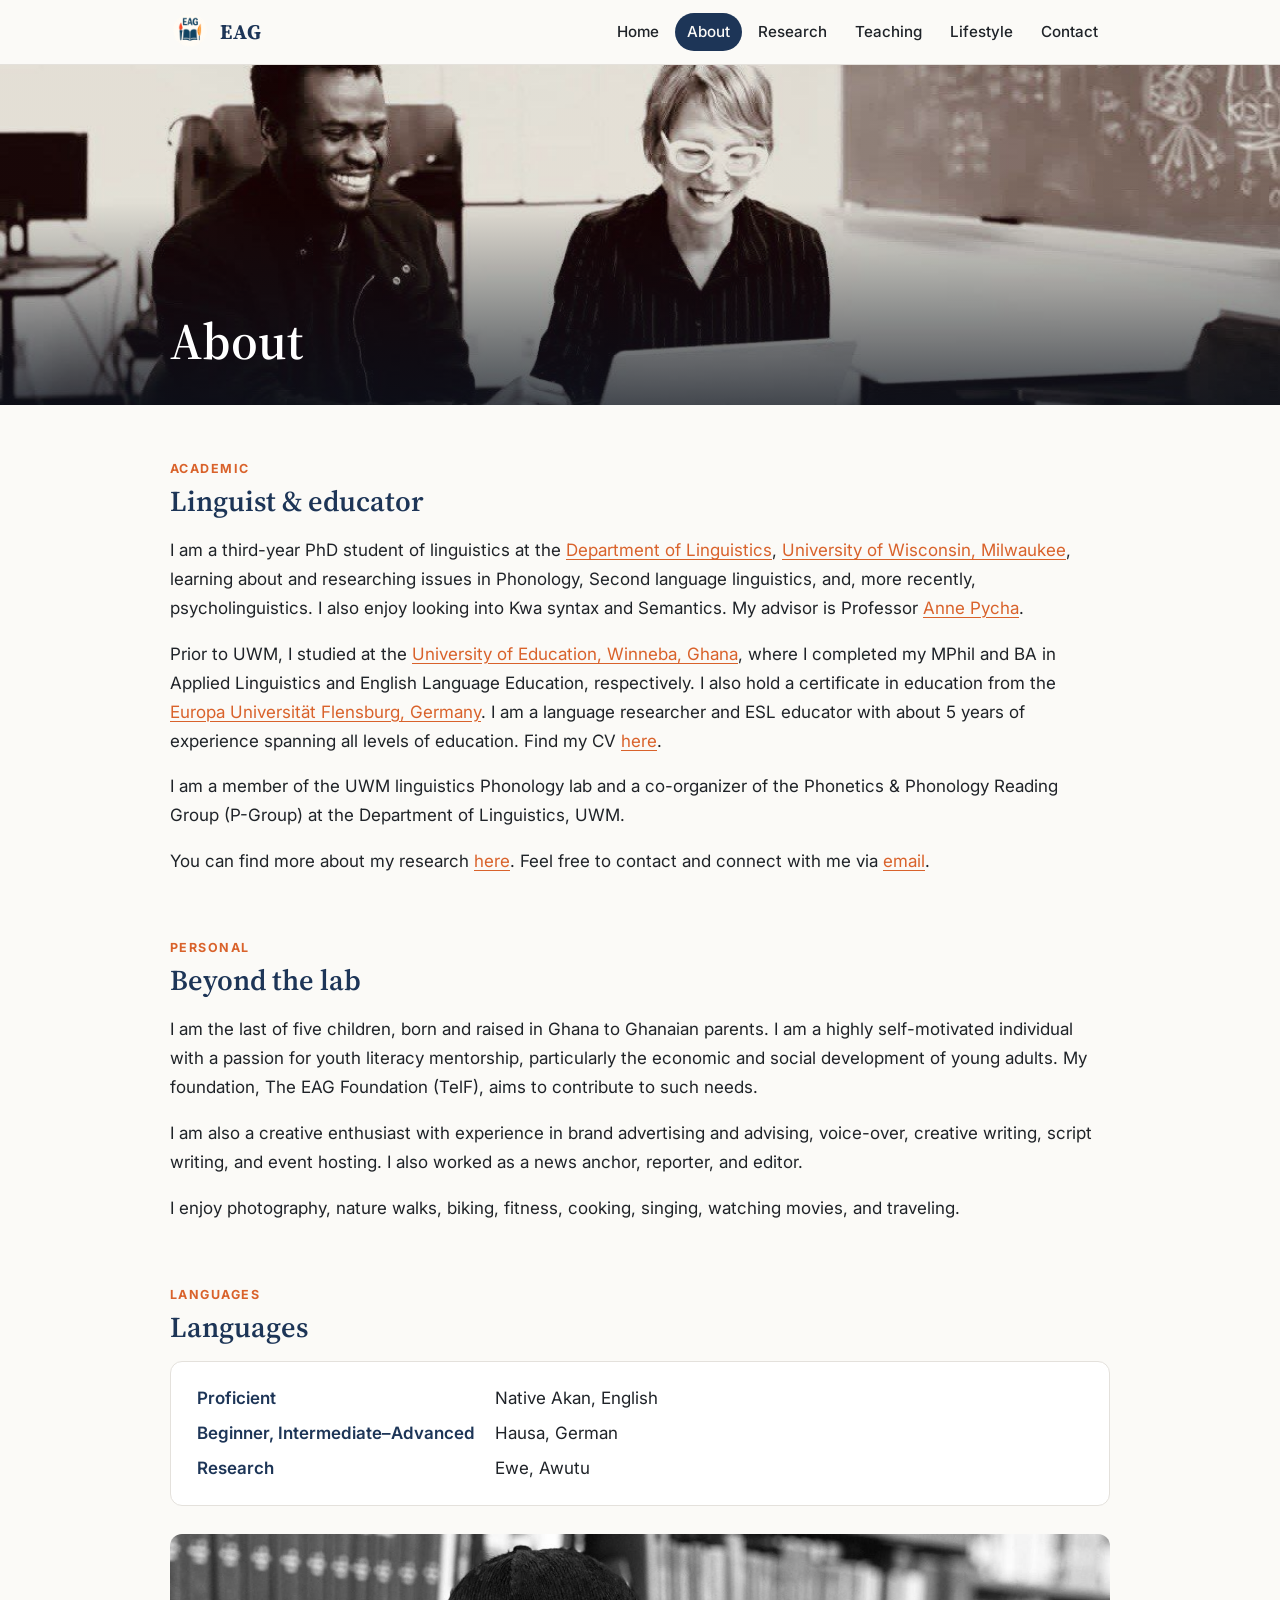
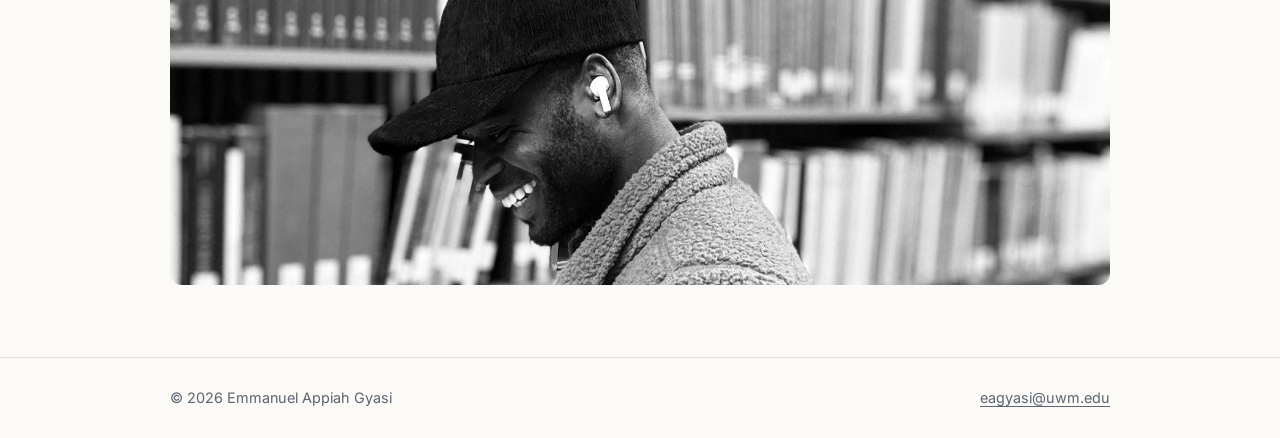
==== about.html @ 45dc5005 "Personal website: home, about, research, teaching, lifestyle, contact Co-Authored-By: Claude Opus 5." ====
<!doctype html>
<html lang="en">
<head>
  <meta charset="utf-8">
  <meta name="viewport" content="width=device-width, initial-scale=1">
  <title>About · Emmanuel Appiah Gyasi</title>
  <meta name="description" content="About Emmanuel Appiah Gyasi: academic background, personal interests and languages.">
  <link rel="icon" href="images/logo.png">
  <link rel="preconnect" href="https://fonts.googleapis.com">
  <link rel="preconnect" href="https://fonts.gstatic.com" crossorigin>
  <link href="https://fonts.googleapis.com/css2?family=Inter:wght@400;500;600;700&family=Source+Serif+4:ital,wght@0,600;0,700;1,400&display=swap" rel="stylesheet">
  <link rel="stylesheet" href="css/style.css">
</head>
<body>
  <header class="site-header">
    <div class="wrap">
      <a class="brand" href="index.html"><img src="images/logo.png" alt="">EAG</a>
      <button class="nav-toggle" aria-expanded="false" aria-controls="site-nav">Menu</button>
      <nav class="site-nav" id="site-nav" aria-label="Main">
        <ul>
        <li><a href="index.html">Home</a></li>
        <li><a href="about.html" aria-current="page">About</a></li>
        <li><a href="research.html">Research</a></li>
        <li><a href="teaching.html">Teaching</a></li>
        <li><a href="lifestyle.html">Lifestyle</a></li>
        <li><a href="contact.html">Contact</a></li>
        </ul>
      </nav>
    </div>
  </header>
  <div class="banner" style="background-image:url('images/about-banner.jpg')">
    <div class="wrap">
      <h1>About</h1>
    </div>
  </div>
  <main class="wrap">
    <section>
      <span class="eyebrow">Academic</span>
      <h2>Linguist &amp; educator</h2>
      <p>I am a third-year PhD student of linguistics at the <a href="https://uwm.edu/linguistics/">Department of Linguistics</a>, <a href="https://uwm.edu/">University of Wisconsin, Milwaukee</a>, learning about and researching issues in Phonology, Second language linguistics, and, more recently, psycholinguistics. I also enjoy looking into Kwa syntax and Semantics. My advisor is Professor <a href="https://sites.uwm.edu/pycha/">Anne Pycha</a>.</p>
      <p>Prior to UWM, I studied at the <a href="https://www.uew.edu.gh/">University of Education, Winneba, Ghana</a>, where I completed my MPhil and BA in Applied Linguistics and English Language Education, respectively. I also hold a certificate in education from the <a href="https://www.uni-flensburg.de/en/">Europa Universität Flensburg, Germany</a>. I am a language researcher and ESL educator with about 5 years of experience spanning all levels of education. Find my CV <a href="https://drive.google.com/file/d/1CQ8pYFx0bQKdi3ZWZxX2ZyyRYI_8srXB/view?usp=drive_link">here</a>.</p>
      <p>I am a member of the UWM linguistics Phonology lab and a co-organizer of the Phonetics &amp; Phonology Reading Group (P-Group) at the Department of Linguistics, UWM.</p>
      <p>You can find more about my research <a href="research.html">here</a>. Feel free to contact and connect with me via <a href="mailto:eagyasi@uwm.edu">email</a>.</p>
    </section>

    <section>
      <span class="eyebrow">Personal</span>
      <h2>Beyond the lab</h2>
      <p>I am the last of five children, born and raised in Ghana to Ghanaian parents. I am a highly self-motivated individual with a passion for youth literacy mentorship, particularly the economic and social development of young adults. My foundation, The EAG Foundation (TelF), aims to contribute to such needs.</p>
      <p>I am also a creative enthusiast with experience in brand advertising and advising, voice-over, creative writing, script writing, and event hosting. I also worked as a news anchor, reporter, and editor.</p>
      <p>I enjoy photography, nature walks, biking, fitness, cooking, singing, watching movies, and traveling.</p>
    </section>

    <section>
      <span class="eyebrow">Languages</span>
      <h2>Languages</h2>
      <div class="card">
        <dl class="langs">
          <dt>Proficient</dt><dd>Native Akan, English</dd>
          <dt>Beginner, Intermediate–Advanced</dt><dd>Hausa, German</dd>
          <dt>Research</dt><dd>Ewe, Awutu</dd>
        </dl>
      </div>
      <img src="images/about-library.jpg" alt="Emmanuel in a library" style="border-radius:12px;margin-top:28px">
    </section>
  </main>
  <footer class="site-footer">
    <div class="wrap">
      <span>&copy; 2026 Emmanuel Appiah Gyasi</span>
      <a href="mailto:eagyasi@uwm.edu">eagyasi@uwm.edu</a>
    </div>
  </footer>
  <script src="js/main.js"></script>
</body>
</html>
---- css/style.css ----
:root {
  --navy: #1d3557;
  --navy-deep: #13243d;
  --accent: #d9622b;
  --accent-soft: #fbeee6;
  --ink: #1f2328;
  --muted: #5b6470;
  --line: #e4e1dc;
  --bg: #fbfaf7;
  --card: #ffffff;
  --serif: "Source Serif 4", Georgia, serif;
  --sans: "Inter", system-ui, -apple-system, "Segoe UI", sans-serif;
  --max: 980px;
}

@media (prefers-color-scheme: dark) {
  :root {
    --navy: #9fbbe0;
    --navy-deep: #0d1726;
    --accent: #f08a54;
    --accent-soft: #2b1f19;
    --ink: #e8e6e3;
    --muted: #a3abb5;
    --line: #2c3340;
    --bg: #121820;
    --card: #19212c;
  }
}

* { box-sizing: border-box; }

html { scroll-behavior: smooth; }

body {
  margin: 0;
  background: var(--bg);
  color: var(--ink);
  font-family: var(--sans);
  font-size: 17px;
  line-height: 1.7;
  -webkit-font-smoothing: antialiased;
}

img { max-width: 100%; display: block; }

a { color: var(--accent); text-underline-offset: 3px; }
a:hover { color: var(--navy); }

h1, h2, h3 {
  font-family: var(--serif);
  color: var(--navy);
  line-height: 1.25;
  font-weight: 600;
}

.wrap {
  max-width: var(--max);
  margin: 0 auto;
  padding: 0 20px;
}

/* ---------- header ---------- */
.site-header {
  position: sticky;
  top: 0;
  z-index: 10;
  background: color-mix(in srgb, var(--bg) 92%, transparent);
  backdrop-filter: blur(8px);
  border-bottom: 1px solid var(--line);
}

.site-header .wrap {
  display: flex;
  align-items: center;
  justify-content: space-between;
  min-height: 64px;
  gap: 16px;
}

.brand {
  display: flex;
  align-items: center;
  gap: 10px;
  text-decoration: none;
  color: var(--navy);
  font-family: var(--serif);
  font-weight: 700;
  font-size: 1.3rem;
  letter-spacing: 0.04em;
}

.brand img { width: 40px; height: 40px; border-radius: 50%; }

.nav-toggle {
  display: none;
  background: none;
  border: 1px solid var(--line);
  border-radius: 8px;
  color: var(--ink);
  font: inherit;
  font-size: 0.9rem;
  padding: 6px 12px;
  cursor: pointer;
}

.site-nav ul {
  display: flex;
  gap: 4px;
  list-style: none;
  margin: 0;
  padding: 0;
}

.site-nav a {
  display: block;
  padding: 6px 12px;
  border-radius: 999px;
  color: var(--ink);
  text-decoration: none;
  font-size: 0.95rem;
  font-weight: 500;
}

.site-nav a:hover { background: var(--accent-soft); color: var(--accent); }
.site-nav a[aria-current="page"] { background: var(--navy); color: var(--bg); }

@media (max-width: 760px) {
  .nav-toggle { display: block; }
  .site-nav {
    display: none;
    position: absolute;
    top: 64px;
    left: 0;
    right: 0;
    background: var(--bg);
    border-bottom: 1px solid var(--line);
    padding: 8px 20px 16px;
  }
  .site-nav.open { display: block; }
  .site-nav ul { flex-direction: column; }
}

/* ---------- banners ---------- */
.banner {
  position: relative;
  height: 340px;
  background-size: cover;
  background-position: center;
  display: flex;
  align-items: flex-end;
}

.banner::after {
  content: "";
  position: absolute;
  inset: 0;
  background: linear-gradient(to top, rgba(10, 18, 30, 0.75), rgba(10, 18, 30, 0.1) 60%);
}

.banner .wrap { position: relative; z-index: 1; width: 100%; padding-bottom: 32px; }

.banner h1 {
  color: #fff;
  font-size: clamp(2.2rem, 5vw, 3.2rem);
  margin: 0;
}

.banner p { color: #f1ece6; margin: 4px 0 0; font-size: 1.1rem; }

@media (max-width: 600px) { .banner { height: 240px; } }

/* ---------- content ---------- */
main.wrap { padding-top: 48px; padding-bottom: 72px; }

section + section { margin-top: 56px; }

.eyebrow {
  display: inline-block;
  font-size: 0.78rem;
  font-weight: 700;
  letter-spacing: 0.12em;
  text-transform: uppercase;
  color: var(--accent);
  margin-bottom: 4px;
}

h2 { font-size: 1.8rem; margin: 0 0 16px; }
h3 { font-size: 1.25rem; margin: 0 0 8px; }

.lead { font-size: 1.2rem; color: var(--muted); }

.ipa { font-family: var(--serif); font-style: italic; color: var(--muted); }

/* home hero */
.hero {
  display: grid;
  grid-template-columns: 1.1fr 1fr;
  gap: 40px;
  align-items: center;
  padding: 56px 0 24px;
}

.hero h1 { font-size: clamp(2.4rem, 6vw, 3.6rem); margin: 0; }
.hero .greeting { font-family: var(--serif); font-size: 1.3rem; color: var(--accent); margin: 0 0 8px; }
.hero img { border-radius: 16px; width: 100%; aspect-ratio: 4 / 3; object-fit: cover; }

@media (max-width: 760px) {
  .hero { grid-template-columns: 1fr; gap: 24px; padding-top: 32px; }
}

/* news list */
.news { list-style: none; margin: 0; padding: 0; }

.news li {
  background: var(--card);
  border: 1px solid var(--line);
  border-left: 4px solid var(--accent);
  border-radius: 10px;
  padding: 18px 22px;
  margin-bottom: 14px;
}

.news strong { color: var(--navy); }

/* research areas */
.area {
  display: grid;
  grid-template-columns: 260px 1fr;
  gap: 28px;
  align-items: start;
}

.area + .area { margin-top: 36px; }
.area img { border-radius: 12px; aspect-ratio: 4 / 3; object-fit: cover; width: 100%; }

@media (max-width: 680px) { .area { grid-template-columns: 1fr; gap: 14px; } }

.chips { display: flex; flex-wrap: wrap; gap: 8px; margin: 0 0 32px; padding: 0; list-style: none; }

.chips a {
  display: inline-block;
  padding: 6px 14px;
  border: 1px solid var(--line);
  border-radius: 999px;
  text-decoration: none;
  color: var(--navy);
  font-size: 0.92rem;
  background: var(--card);
}

.chips a:hover { border-color: var(--accent); color: var(--accent); }

.refs { padding-left: 0; list-style: none; }
.refs li { padding: 12px 0; border-bottom: 1px solid var(--line); }
.refs li:last-child { border-bottom: none; }
.tag { font-size: 0.8rem; font-weight: 600; color: var(--muted); white-space: nowrap; }

/* cards */
.card {
  background: var(--card);
  border: 1px solid var(--line);
  border-radius: 12px;
  padding: 22px 26px;
}

.card + .card { margin-top: 16px; }

.two-col { display: grid; grid-template-columns: 1fr 1fr; gap: 20px; }
@media (max-width: 680px) { .two-col { grid-template-columns: 1fr; } }

.langs { display: grid; grid-template-columns: max-content 1fr; gap: 6px 20px; margin: 0; }
.langs dt { font-weight: 600; color: var(--navy); }
.langs dd { margin: 0; }

/* gallery */
.gallery {
  columns: 3 240px;
  column-gap: 14px;
}

.gallery button {
  display: block;
  width: 100%;
  margin: 0 0 14px;
  padding: 0;
  border: 0;
  background: none;
  cursor: zoom-in;
  break-inside: avoid;
}

.gallery img { border-radius: 10px; width: 100%; height: auto; }

.lightbox {
  position: fixed;
  inset: 0;
  z-index: 50;
  background: rgba(5, 10, 18, 0.92);
  display: none;
  align-items: center;
  justify-content: center;
  padding: 20px;
}

.lightbox.open { display: flex; }
.lightbox img { max-height: 90vh; max-width: 100%; border-radius: 8px; }

.lightbox button {
  position: absolute;
  background: rgba(255, 255, 255, 0.12);
  color: #fff;
  border: 0;
  border-radius: 999px;
  width: 44px;
  height: 44px;
  font-size: 1.4rem;
  cursor: pointer;
}

.lightbox .close { top: 16px; right: 16px; }
.lightbox .prev { left: 16px; top: 50%; }
.lightbox .next { right: 16px; top: 50%; }

/* contact */
.socials { display: flex; flex-wrap: wrap; gap: 12px; list-style: none; padding: 0; margin: 20px 0 0; }

.socials a {
  display: inline-block;
  padding: 10px 18px;
  border-radius: 999px;
  background: var(--navy);
  color: var(--bg);
  text-decoration: none;
  font-weight: 500;
}

.socials a:hover { background: var(--accent); color: #fff; }

/* footer */
.site-footer {
  border-top: 1px solid var(--line);
  padding: 28px 0;
  color: var(--muted);
  font-size: 0.9rem;
}

.site-footer .wrap { display: flex; flex-wrap: wrap; justify-content: space-between; gap: 12px; }
.site-footer a { color: var(--muted); }
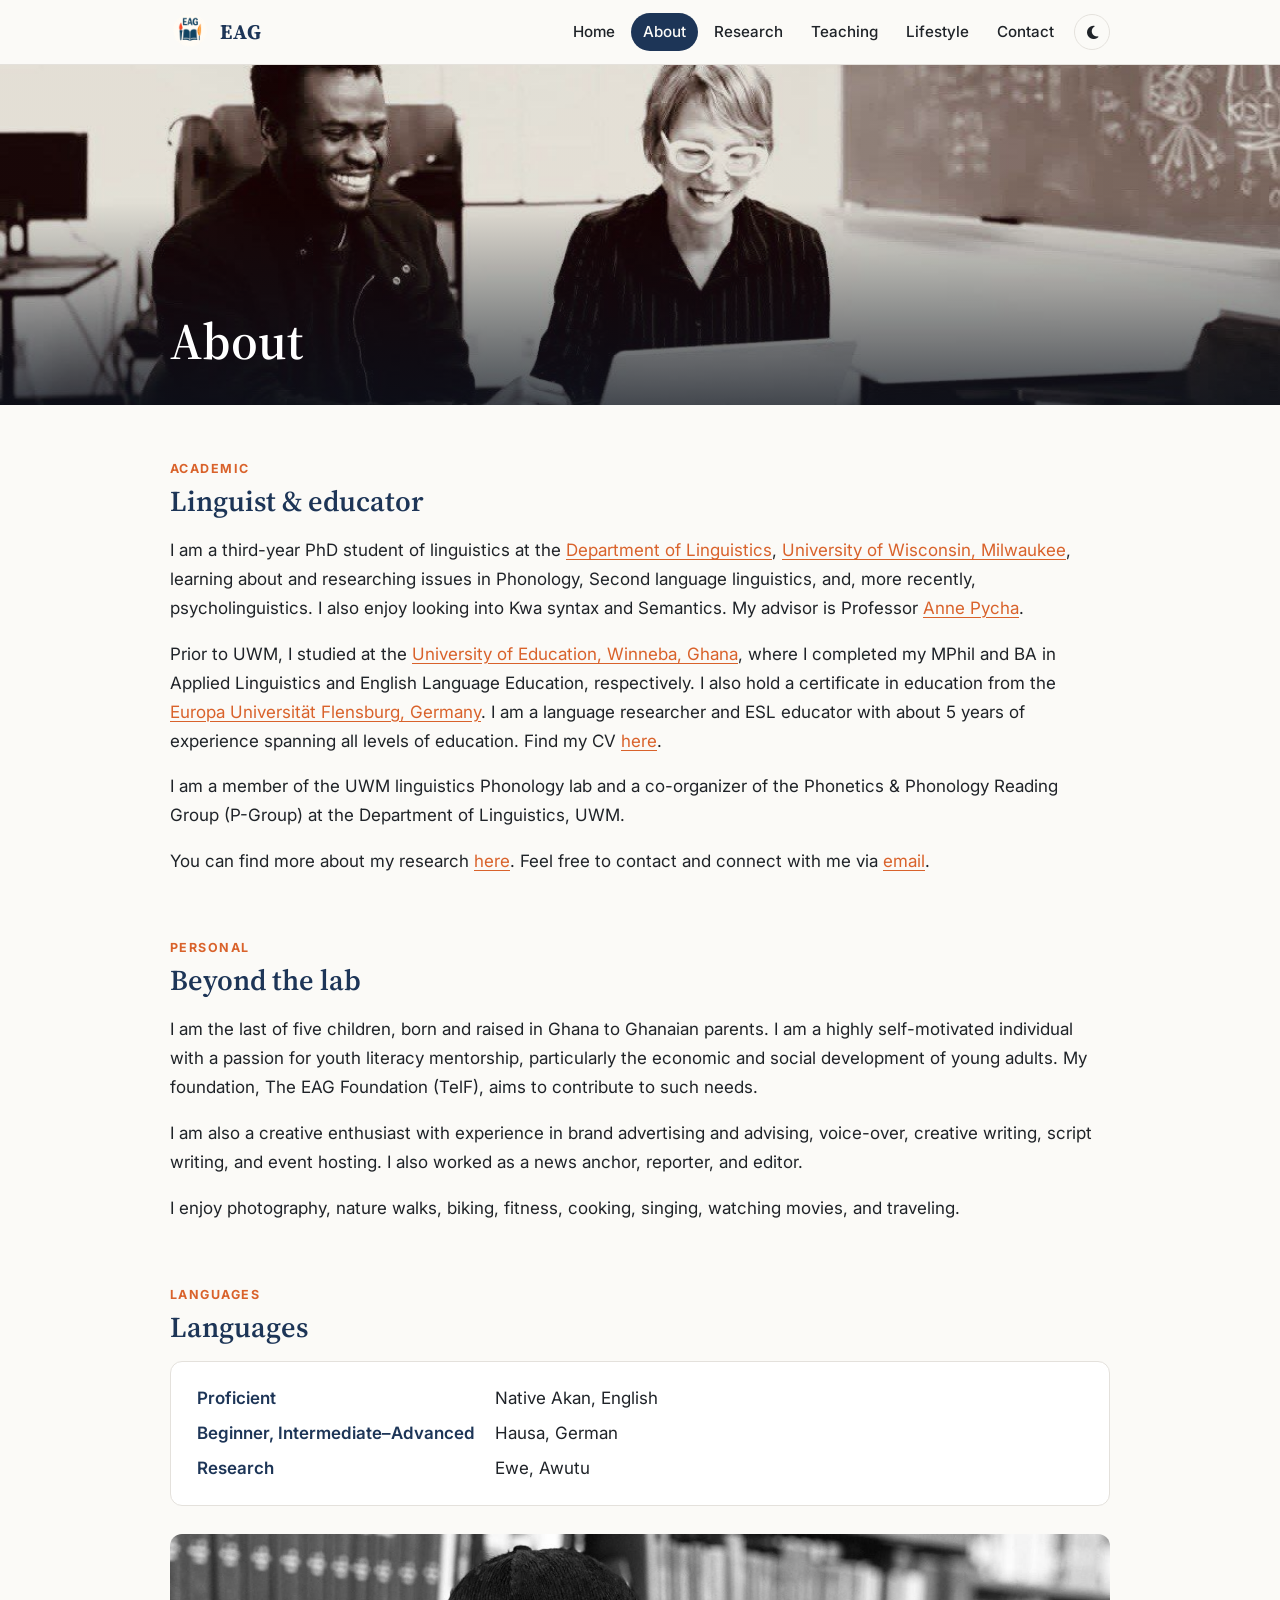
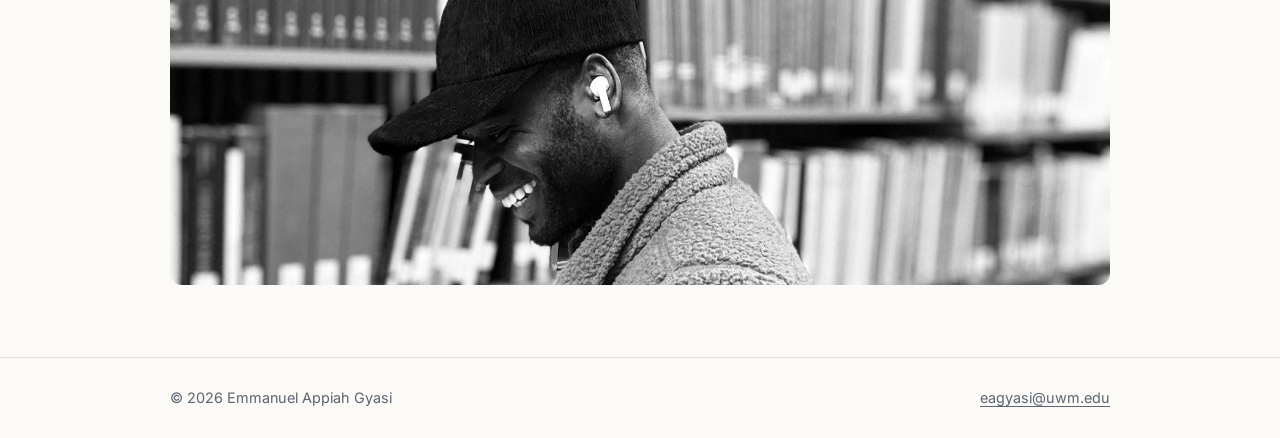
==== commit ddac6a29: "Home page redesign: headshot, CV button, profile icons, dated news timeline; light/dark switch Co-Au" ====
--- a/about.html
+++ b/about.html
@@ -9,12 +9,16 @@
   <link rel="preconnect" href="https://fonts.googleapis.com">
   <link rel="preconnect" href="https://fonts.gstatic.com" crossorigin>
   <link href="https://fonts.googleapis.com/css2?family=Inter:wght@400;500;600;700&family=Source+Serif+4:ital,wght@0,600;0,700;1,400&display=swap" rel="stylesheet">
+  <link rel="stylesheet" href="https://cdnjs.cloudflare.com/ajax/libs/font-awesome/6.5.1/css/all.min.css">
   <link rel="stylesheet" href="css/style.css">
+  <script>try{var t=localStorage.getItem("theme");if(t)document.documentElement.setAttribute("data-theme",t);}catch(e){}</script>
 </head>
 <body>
   <header class="site-header">
     <div class="wrap">
       <a class="brand" href="index.html"><img src="images/logo.png" alt="">EAG</a>
+      <div class="header-tools">
+      <button class="theme-toggle" aria-label="Switch light or dark mode" title="Light / dark mode"><i class="fa-solid fa-moon"></i></button>
       <button class="nav-toggle" aria-expanded="false" aria-controls="site-nav">Menu</button>
       <nav class="site-nav" id="site-nav" aria-label="Main">
         <ul>
@@ -26,6 +30,7 @@
         <li><a href="contact.html">Contact</a></li>
         </ul>
       </nav>
+      </div>
     </div>
   </header>
   <div class="banner" style="background-image:url('images/about-banner.jpg')">
--- a/css/style.css
+++ b/css/style.css
@@ -14,7 +14,7 @@
 }
 
 @media (prefers-color-scheme: dark) {
-  :root {
+  :root:not([data-theme="light"]) {
     --navy: #9fbbe0;
     --navy-deep: #0d1726;
     --accent: #f08a54;
@@ -25,6 +25,18 @@
     --bg: #121820;
     --card: #19212c;
   }
+}
+
+:root[data-theme="dark"] {
+  --navy: #9fbbe0;
+  --navy-deep: #0d1726;
+  --accent: #f08a54;
+  --accent-soft: #2b1f19;
+  --ink: #e8e6e3;
+  --muted: #a3abb5;
+  --line: #2c3340;
+  --bg: #121820;
+  --card: #19212c;
 }
 
 * { box-sizing: border-box; }
@@ -140,6 +152,24 @@
   .site-nav ul { flex-direction: column; }
 }
 
+.header-tools { display: flex; align-items: center; gap: 8px; }
+.site-nav { order: 1; }
+.theme-toggle { order: 2; }
+.nav-toggle { order: 3; }
+
+.theme-toggle {
+  background: none;
+  border: 1px solid var(--line);
+  border-radius: 999px;
+  width: 36px;
+  height: 36px;
+  color: var(--ink);
+  cursor: pointer;
+  font-size: 0.95rem;
+}
+
+.theme-toggle:hover { color: var(--accent); border-color: var(--accent); }
+
 /* ---------- banners ---------- */
 .banner {
   position: relative;
@@ -191,36 +221,103 @@
 
 .ipa { font-family: var(--serif); font-style: italic; color: var(--muted); }
 
-/* home hero */
-.hero {
+/* home intro */
+.intro {
   display: grid;
-  grid-template-columns: 1.1fr 1fr;
-  gap: 40px;
+  grid-template-columns: 1fr 260px;
+  gap: 48px;
+  align-items: start;
+}
+
+.intro h1 { font-size: clamp(2.3rem, 5.5vw, 3.2rem); margin: 0; }
+.greeting { font-family: var(--serif); font-size: 1.15rem; color: var(--accent); margin: 0 0 6px; }
+.intro .ipa { margin: 2px 0 6px; }
+.affil { color: var(--muted); margin: 0 0 22px; font-size: 1.05rem; }
+
+.actions { display: flex; flex-wrap: wrap; gap: 12px; margin-top: 26px; }
+
+.btn {
+  display: inline-flex;
   align-items: center;
-  padding: 56px 0 24px;
-}
-
-.hero h1 { font-size: clamp(2.4rem, 6vw, 3.6rem); margin: 0; }
-.hero .greeting { font-family: var(--serif); font-size: 1.3rem; color: var(--accent); margin: 0 0 8px; }
-.hero img { border-radius: 16px; width: 100%; aspect-ratio: 4 / 3; object-fit: cover; }
+  gap: 8px;
+  padding: 10px 18px;
+  border: 1.5px solid var(--accent);
+  border-radius: 8px;
+  color: var(--accent);
+  text-decoration: none;
+  font-weight: 600;
+  font-size: 0.95rem;
+}
+
+.btn:hover { background: var(--accent); color: #fff; }
+
+.profile img { width: 100%; aspect-ratio: 4 / 5; object-fit: cover; border-radius: 14px; }
+
+.icons { display: flex; justify-content: center; gap: 6px; list-style: none; padding: 0; margin: 14px 0 0; }
+
+.icons a {
+  display: grid;
+  place-items: center;
+  width: 38px;
+  height: 38px;
+  border-radius: 50%;
+  color: var(--muted);
+  font-size: 1.05rem;
+  text-decoration: none;
+}
+
+.icons a:hover { color: var(--accent); background: var(--accent-soft); }
 
 @media (max-width: 760px) {
-  .hero { grid-template-columns: 1fr; gap: 24px; padding-top: 32px; }
-}
-
-/* news list */
-.news { list-style: none; margin: 0; padding: 0; }
-
-.news li {
-  background: var(--card);
-  border: 1px solid var(--line);
-  border-left: 4px solid var(--accent);
-  border-radius: 10px;
-  padding: 18px 22px;
-  margin-bottom: 14px;
-}
-
-.news strong { color: var(--navy); }
+  .intro { grid-template-columns: 1fr; gap: 28px; }
+  .profile { order: -1; max-width: 240px; }
+  .icons { justify-content: flex-start; }
+}
+
+h2.rule { padding-bottom: 10px; border-bottom: 1px solid var(--line); margin-bottom: 26px; }
+
+/* news timeline */
+.timeline { list-style: none; margin: 0; padding: 0; position: relative; }
+
+.timeline::before {
+  content: "";
+  position: absolute;
+  left: 19px;
+  top: 8px;
+  bottom: 40px;
+  width: 2px;
+  background: var(--line);
+}
+
+.timeline li { position: relative; padding: 0 0 30px 62px; }
+.timeline li:last-child { padding-bottom: 0; }
+
+.timeline .dot {
+  position: absolute;
+  left: 0;
+  top: 0;
+  width: 40px;
+  height: 40px;
+  border-radius: 50%;
+  display: grid;
+  place-items: center;
+  background: var(--accent-soft);
+  color: var(--accent);
+  border: 2px solid var(--bg);
+}
+
+.timeline time {
+  display: block;
+  font-size: 0.78rem;
+  font-weight: 700;
+  letter-spacing: 0.1em;
+  text-transform: uppercase;
+  color: var(--accent);
+  margin-top: 2px;
+}
+
+.timeline p { margin: 4px 0 0; }
+.timeline strong { color: var(--navy); }
 
 /* research areas */
 .area {
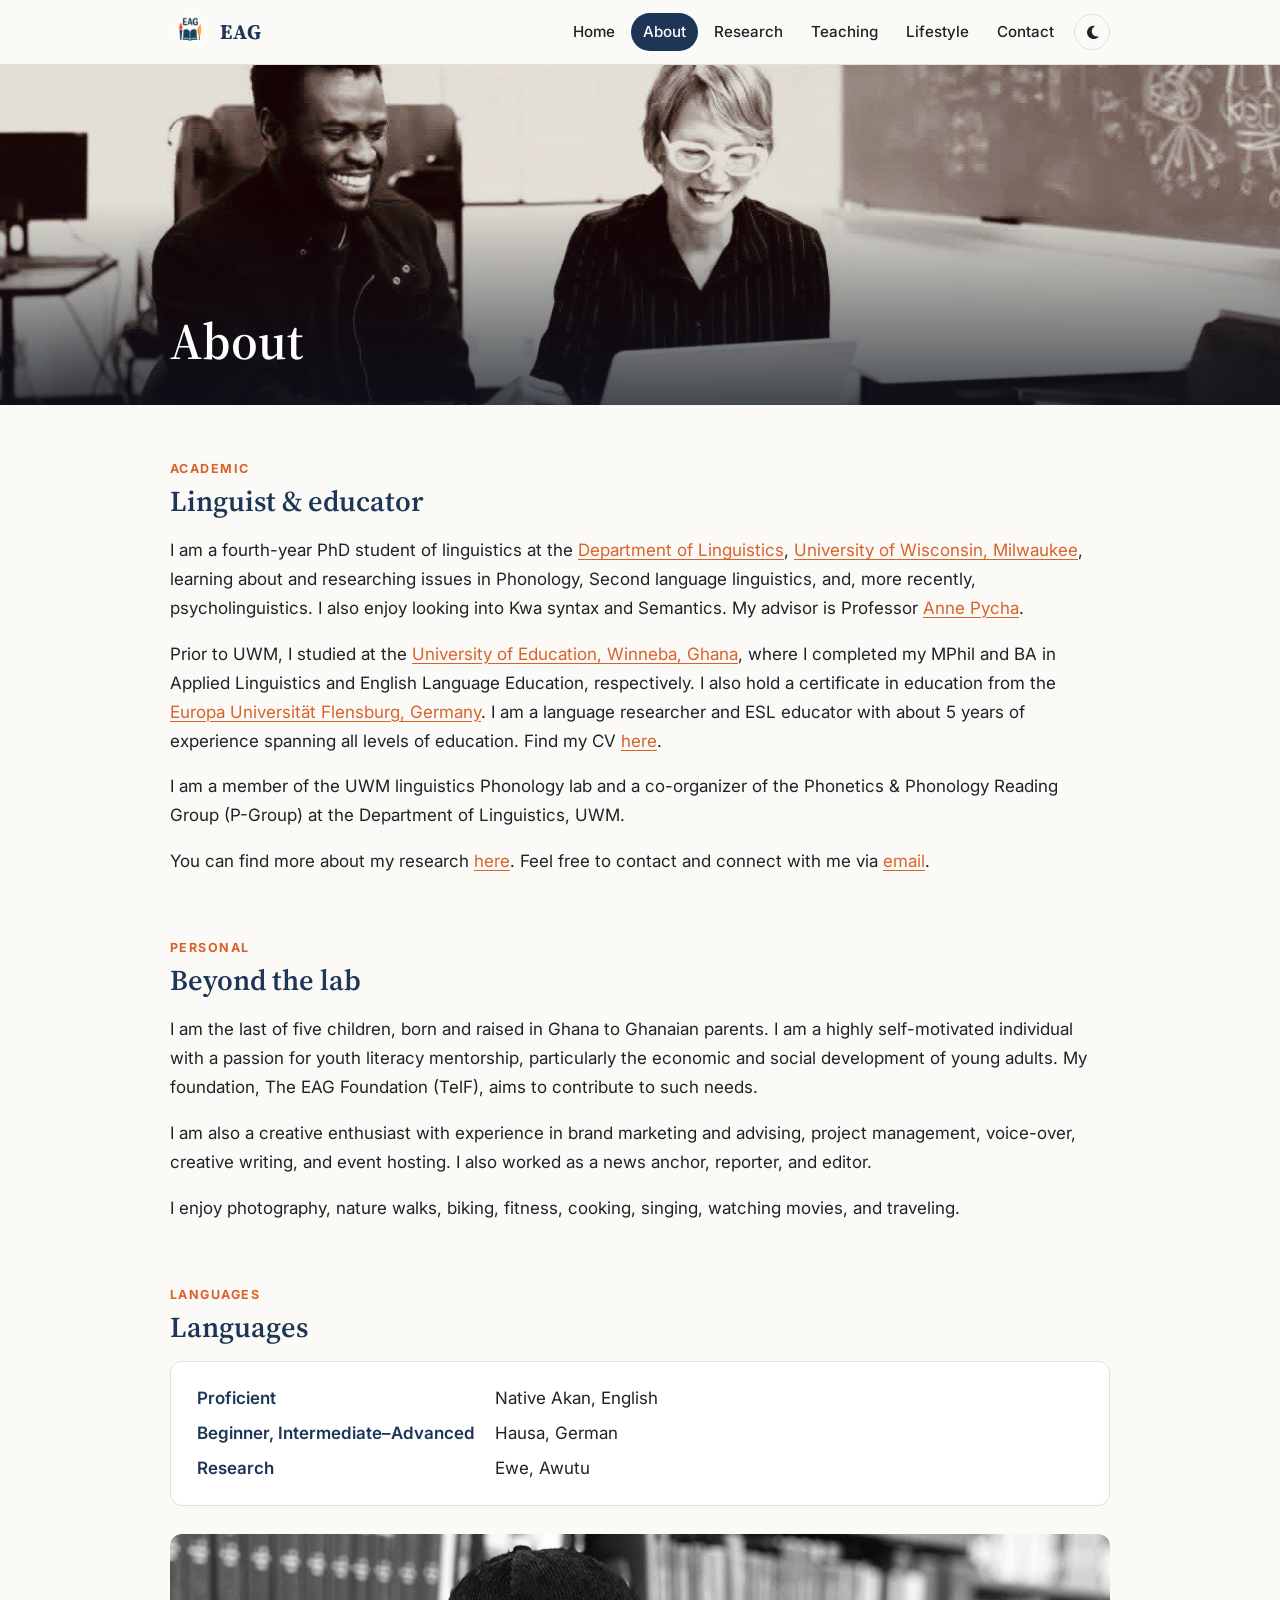
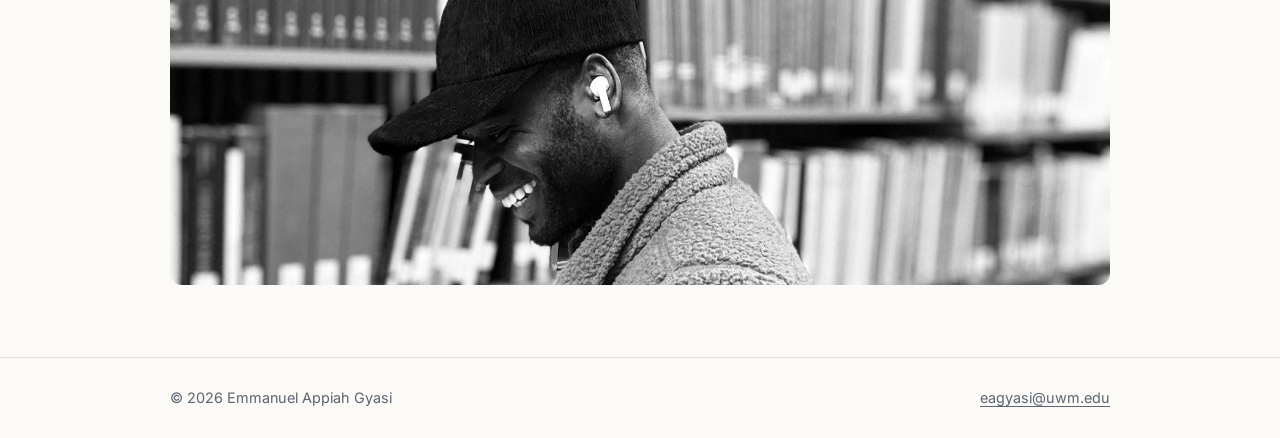
==== commit 66614b7a: "Content and layout updates: name transcription beside name, centred greeting and Lifestyle title, Sp" ====
--- a/about.html
+++ b/about.html
@@ -19,7 +19,6 @@
       <a class="brand" href="index.html"><img src="images/logo.png" alt="">EAG</a>
       <div class="header-tools">
       <button class="theme-toggle" aria-label="Switch light or dark mode" title="Light / dark mode"><i class="fa-solid fa-moon"></i></button>
-      <button class="nav-toggle" aria-expanded="false" aria-controls="site-nav">Menu</button>
       <nav class="site-nav" id="site-nav" aria-label="Main">
         <ul>
         <li><a href="index.html">Home</a></li>
@@ -42,7 +41,7 @@
     <section>
       <span class="eyebrow">Academic</span>
       <h2>Linguist &amp; educator</h2>
-      <p>I am a third-year PhD student of linguistics at the <a href="https://uwm.edu/linguistics/">Department of Linguistics</a>, <a href="https://uwm.edu/">University of Wisconsin, Milwaukee</a>, learning about and researching issues in Phonology, Second language linguistics, and, more recently, psycholinguistics. I also enjoy looking into Kwa syntax and Semantics. My advisor is Professor <a href="https://sites.uwm.edu/pycha/">Anne Pycha</a>.</p>
+      <p>I am a fourth-year PhD student of linguistics at the <a href="https://uwm.edu/linguistics/">Department of Linguistics</a>, <a href="https://uwm.edu/">University of Wisconsin, Milwaukee</a>, learning about and researching issues in Phonology, Second language linguistics, and, more recently, psycholinguistics. I also enjoy looking into Kwa syntax and Semantics. My advisor is Professor <a href="https://sites.uwm.edu/pycha/">Anne Pycha</a>.</p>
       <p>Prior to UWM, I studied at the <a href="https://www.uew.edu.gh/">University of Education, Winneba, Ghana</a>, where I completed my MPhil and BA in Applied Linguistics and English Language Education, respectively. I also hold a certificate in education from the <a href="https://www.uni-flensburg.de/en/">Europa Universität Flensburg, Germany</a>. I am a language researcher and ESL educator with about 5 years of experience spanning all levels of education. Find my CV <a href="https://drive.google.com/file/d/1CQ8pYFx0bQKdi3ZWZxX2ZyyRYI_8srXB/view?usp=drive_link">here</a>.</p>
       <p>I am a member of the UWM linguistics Phonology lab and a co-organizer of the Phonetics &amp; Phonology Reading Group (P-Group) at the Department of Linguistics, UWM.</p>
       <p>You can find more about my research <a href="research.html">here</a>. Feel free to contact and connect with me via <a href="mailto:eagyasi@uwm.edu">email</a>.</p>
@@ -52,7 +51,7 @@
       <span class="eyebrow">Personal</span>
       <h2>Beyond the lab</h2>
       <p>I am the last of five children, born and raised in Ghana to Ghanaian parents. I am a highly self-motivated individual with a passion for youth literacy mentorship, particularly the economic and social development of young adults. My foundation, The EAG Foundation (TelF), aims to contribute to such needs.</p>
-      <p>I am also a creative enthusiast with experience in brand advertising and advising, voice-over, creative writing, script writing, and event hosting. I also worked as a news anchor, reporter, and editor.</p>
+      <p>I am also a creative enthusiast with experience in brand marketing and advising, project management, voice-over, creative writing, and event hosting. I also worked as a news anchor, reporter, and editor.</p>
       <p>I enjoy photography, nature walks, biking, fitness, cooking, singing, watching movies, and traveling.</p>
     </section>
 
--- a/css/style.css
+++ b/css/style.css
@@ -103,18 +103,6 @@
 
 .brand img { width: 40px; height: 40px; border-radius: 50%; }
 
-.nav-toggle {
-  display: none;
-  background: none;
-  border: 1px solid var(--line);
-  border-radius: 8px;
-  color: var(--ink);
-  font: inherit;
-  font-size: 0.9rem;
-  padding: 6px 12px;
-  cursor: pointer;
-}
-
 .site-nav ul {
   display: flex;
   gap: 4px;
@@ -137,25 +125,26 @@
 .site-nav a[aria-current="page"] { background: var(--navy); color: var(--bg); }
 
 @media (max-width: 760px) {
-  .nav-toggle { display: block; }
-  .site-nav {
-    display: none;
-    position: absolute;
-    top: 64px;
-    left: 0;
-    right: 0;
-    background: var(--bg);
-    border-bottom: 1px solid var(--line);
-    padding: 8px 20px 16px;
+  /* phones: menu links sit in a row under the name, like a tab bar */
+  .site-header .wrap { flex-wrap: wrap; row-gap: 0; padding-top: 10px; }
+  .site-header .header-tools { display: contents; }
+  .site-header .theme-toggle { margin-left: auto; order: 2; }
+  .site-header .site-nav {
+    order: 3;
+    flex-basis: 100%;
+    overflow-x: auto;
+    scrollbar-width: none;
+    margin: 6px -20px 0;
+    padding: 0 20px 10px;
   }
-  .site-nav.open { display: block; }
-  .site-nav ul { flex-direction: column; }
+  .site-nav::-webkit-scrollbar { display: none; }
+  .site-nav ul { gap: 2px; }
+  .site-nav a { white-space: nowrap; padding: 6px 9px; font-size: 0.92rem; }
 }
 
 .header-tools { display: flex; align-items: center; gap: 8px; }
 .site-nav { order: 1; }
 .theme-toggle { order: 2; }
-.nav-toggle { order: 3; }
 
 .theme-toggle {
   background: none;
@@ -199,6 +188,10 @@
 
 @media (max-width: 600px) { .banner { height: 240px; } }
 
+.banner-center { align-items: center; text-align: center; }
+.banner-center .wrap { padding-bottom: 0; }
+.banner-center::after { background: rgba(10, 18, 30, 0.45); }
+
 /* ---------- content ---------- */
 main.wrap { padding-top: 48px; padding-bottom: 72px; }
 
@@ -225,14 +218,21 @@
 .intro {
   display: grid;
   grid-template-columns: 1fr 260px;
-  gap: 48px;
+  grid-template-areas: "head head" "body photo";
+  grid-template-rows: auto 1fr;
+  column-gap: 48px;
   align-items: start;
 }
 
+.intro-head { grid-area: head; }
+.intro-body { grid-area: body; }
+.profile { grid-area: photo; }
+
 .intro h1 { font-size: clamp(2.3rem, 5.5vw, 3.2rem); margin: 0; }
-.greeting { font-family: var(--serif); font-size: 1.15rem; color: var(--accent); margin: 0 0 6px; }
-.intro .ipa { margin: 2px 0 6px; }
-.affil { color: var(--muted); margin: 0 0 22px; font-size: 1.05rem; }
+.greeting { font-family: var(--serif); font-size: 1.25rem; color: var(--accent); margin: 0 0 26px; text-align: center; }
+.name-ipa { display: inline-block; font-size: 1.15rem; font-weight: 400; vertical-align: middle; margin-left: 6px; }
+.affil { color: var(--muted); margin: 8px 0 22px; font-size: 1.05rem; }
+.intro-body > p:first-child { margin-top: 0; }
 
 .actions { display: flex; flex-wrap: wrap; gap: 12px; margin-top: 26px; }
 
@@ -269,9 +269,8 @@
 .icons a:hover { color: var(--accent); background: var(--accent-soft); }
 
 @media (max-width: 760px) {
-  .intro { grid-template-columns: 1fr; gap: 28px; }
-  .profile { order: -1; max-width: 240px; }
-  .icons { justify-content: flex-start; }
+  .intro { grid-template-columns: 1fr; grid-template-areas: "head" "photo" "body"; }
+  .profile { max-width: 240px; width: 100%; margin: 4px auto 22px; }
 }
 
 h2.rule { padding-bottom: 10px; border-bottom: 1px solid var(--line); margin-bottom: 26px; }
@@ -362,31 +361,132 @@
 
 .card + .card { margin-top: 16px; }
 
-.two-col { display: grid; grid-template-columns: 1fr 1fr; gap: 20px; }
-@media (max-width: 680px) { .two-col { grid-template-columns: 1fr; } }
 
 .langs { display: grid; grid-template-columns: max-content 1fr; gap: 6px 20px; margin: 0; }
 .langs dt { font-weight: 600; color: var(--navy); }
 .langs dd { margin: 0; }
 
-/* gallery */
-.gallery {
-  columns: 3 240px;
-  column-gap: 14px;
-}
-
-.gallery button {
-  display: block;
-  width: 100%;
-  margin: 0 0 14px;
+/* lifestyle: slideshow */
+.slideshow {
+  position: relative;
+  border-radius: 16px;
+  overflow: hidden;
+  background: var(--navy-deep);
+}
+
+.slides {
+  display: flex;
+  overflow-x: auto;
+  scroll-snap-type: x mandatory;
+  scroll-behavior: smooth;
+  scrollbar-width: none;
+}
+
+.slides::-webkit-scrollbar { display: none; }
+
+.slide {
+  flex: 0 0 100%;
+  margin: 0;
+  height: min(70vh, 560px);
+  scroll-snap-align: start;
+  cursor: zoom-in;
+}
+
+.slide img { width: 100%; height: 100%; object-fit: contain; }
+
+.slide-prev, .slide-next {
+  position: absolute;
+  top: 50%;
+  transform: translateY(-50%);
+  width: 44px;
+  height: 44px;
+  border: 0;
+  border-radius: 50%;
+  background: rgba(255, 255, 255, 0.85);
+  color: #13243d;
+  cursor: pointer;
+}
+
+.slide-prev { left: 14px; }
+.slide-next { right: 14px; }
+.slide-prev:hover, .slide-next:hover { background: #fff; }
+
+.slide-dots {
+  position: absolute;
+  bottom: 14px;
+  left: 0;
+  right: 0;
+  display: flex;
+  justify-content: center;
+  gap: 8px;
+}
+
+.slide-dots button {
+  width: 9px;
+  height: 9px;
+  padding: 0;
+  border: 0;
+  border-radius: 999px;
+  background: rgba(255, 255, 255, 0.5);
+  cursor: pointer;
+  transition: width 0.2s;
+}
+
+.slide-dots button[aria-current="true"] { width: 24px; background: #fff; }
+
+@media (max-width: 600px) {
+  .slide { height: 380px; }
+  .slide-prev, .slide-next { display: none; }
+}
+
+/* lifestyle: themed rows */
+.photo-row { margin-top: 48px; }
+
+.row-head { display: flex; align-items: center; justify-content: space-between; margin-bottom: 14px; }
+.row-head h2 { margin: 0; font-size: 1.5rem; }
+.row-arrows { display: flex; gap: 8px; }
+
+.row-arrows button {
+  width: 36px;
+  height: 36px;
+  border: 1px solid var(--line);
+  border-radius: 50%;
+  background: var(--card);
+  color: var(--ink);
+  cursor: pointer;
+}
+
+.row-arrows button:hover { border-color: var(--accent); color: var(--accent); }
+
+.row-track {
+  display: flex;
+  gap: 12px;
+  overflow-x: auto;
+  scroll-snap-type: x proximity;
+  scroll-behavior: smooth;
+  padding-bottom: 8px;
+  scrollbar-width: thin;
+}
+
+.tile {
+  flex: 0 0 auto;
   padding: 0;
   border: 0;
   background: none;
+  scroll-snap-align: start;
   cursor: zoom-in;
-  break-inside: avoid;
-}
-
-.gallery img { border-radius: 10px; width: 100%; height: auto; }
+}
+
+.tile img {
+  height: 240px;
+  width: auto;
+  border-radius: 10px;
+  transition: transform 0.2s;
+}
+
+.tile:hover img { transform: scale(1.02); }
+
+@media (max-width: 600px) { .tile img { height: 190px; } }
 
 .lightbox {
   position: fixed;
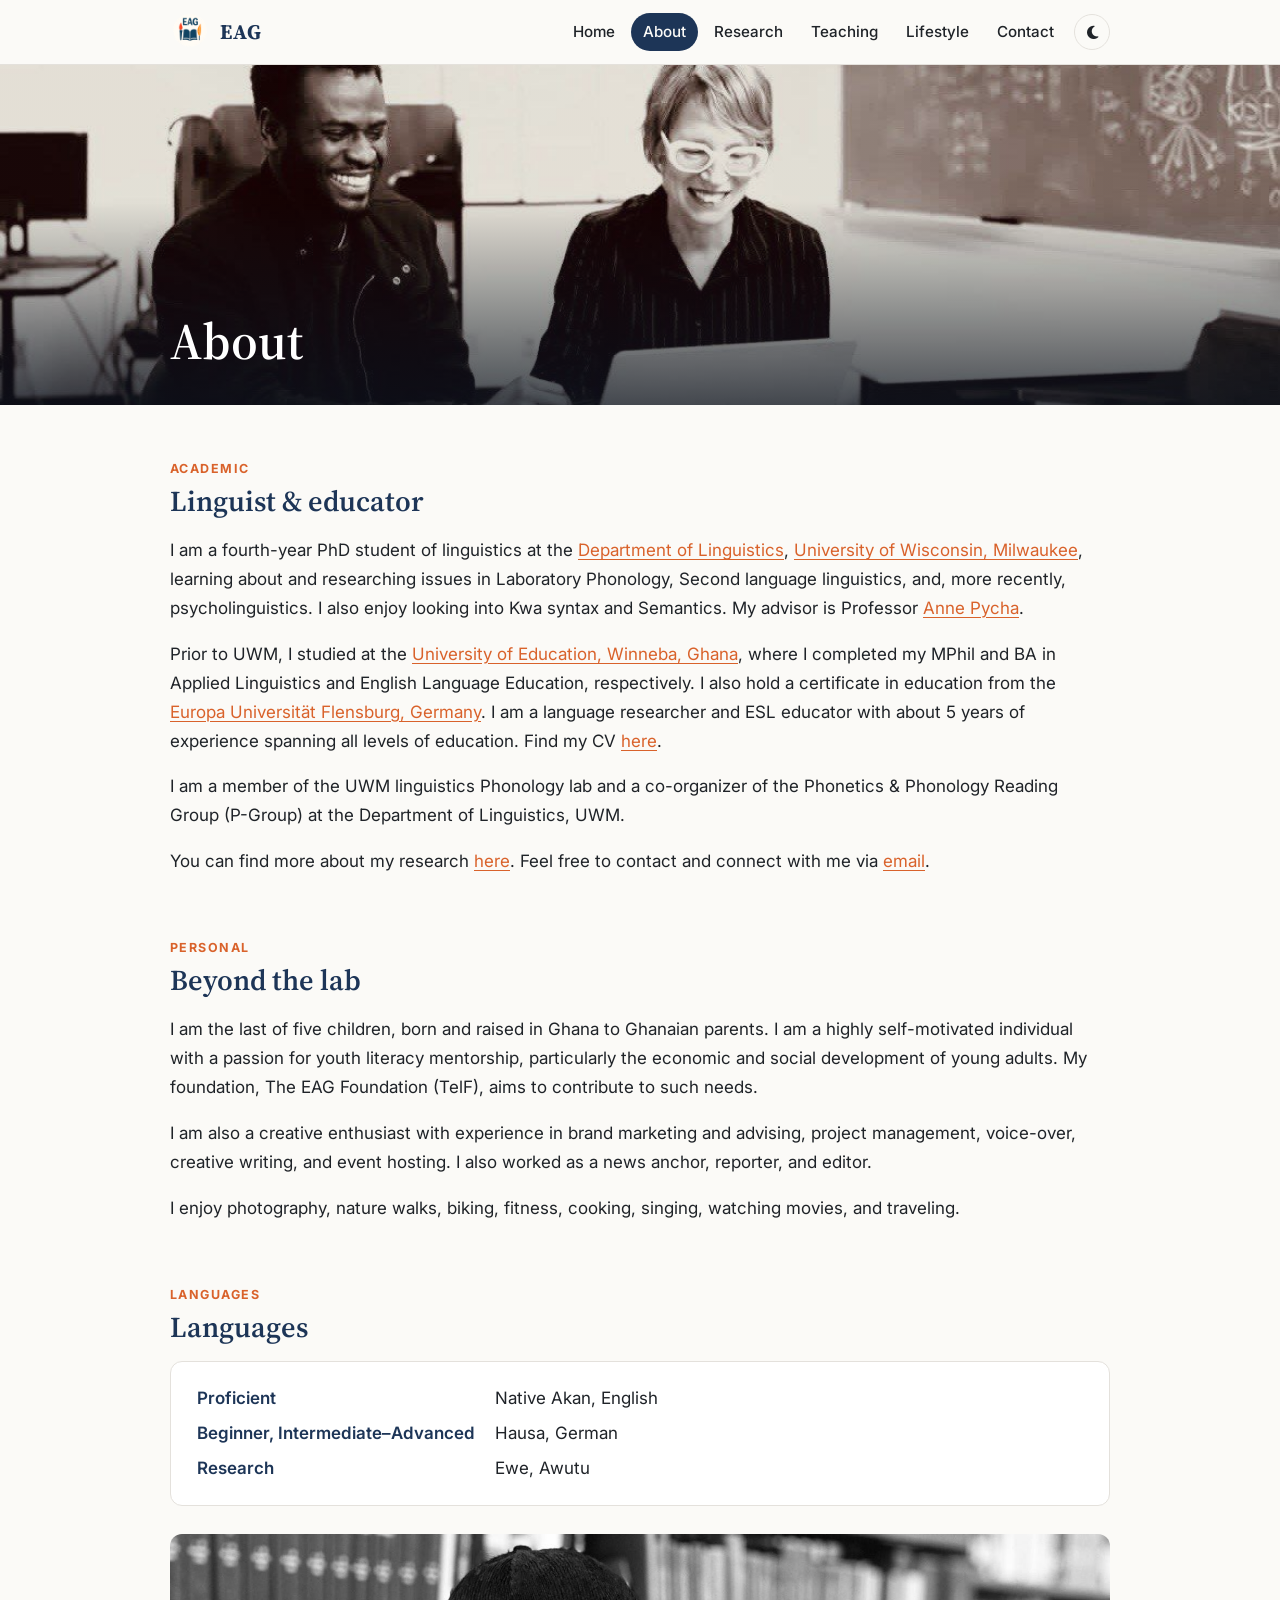
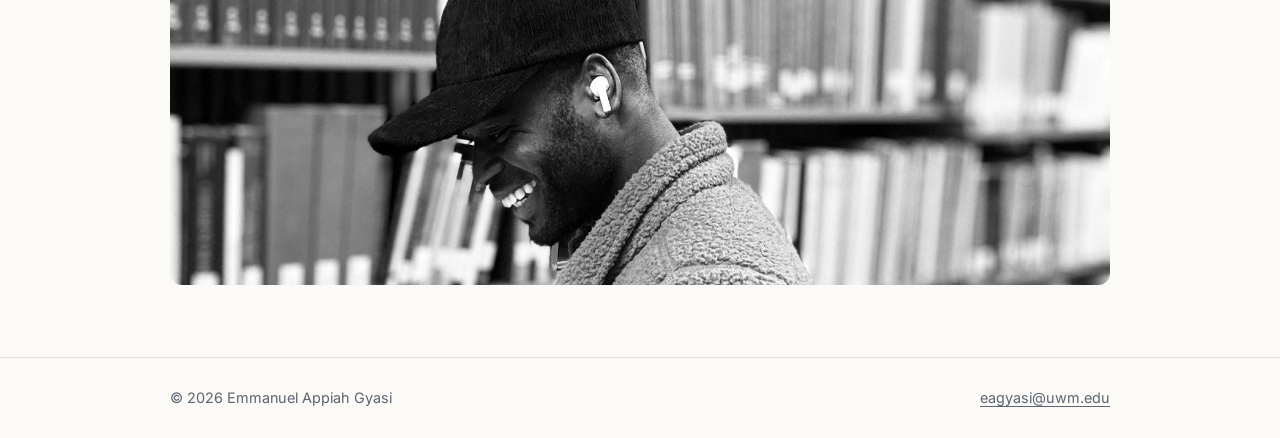
==== commit 8ca22233: "About: Laboratory Phonology Co-Authored-By: Claude Opus 5.5 <noreply@anthropic.com>" ====
--- a/about.html
+++ b/about.html
@@ -41,7 +41,7 @@
     <section>
       <span class="eyebrow">Academic</span>
       <h2>Linguist &amp; educator</h2>
-      <p>I am a fourth-year PhD student of linguistics at the <a href="https://uwm.edu/linguistics/">Department of Linguistics</a>, <a href="https://uwm.edu/">University of Wisconsin, Milwaukee</a>, learning about and researching issues in Phonology, Second language linguistics, and, more recently, psycholinguistics. I also enjoy looking into Kwa syntax and Semantics. My advisor is Professor <a href="https://sites.uwm.edu/pycha/">Anne Pycha</a>.</p>
+      <p>I am a fourth-year PhD student of linguistics at the <a href="https://uwm.edu/linguistics/">Department of Linguistics</a>, <a href="https://uwm.edu/">University of Wisconsin, Milwaukee</a>, learning about and researching issues in Laboratory Phonology, Second language linguistics, and, more recently, psycholinguistics. I also enjoy looking into Kwa syntax and Semantics. My advisor is Professor <a href="https://sites.uwm.edu/pycha/">Anne Pycha</a>.</p>
       <p>Prior to UWM, I studied at the <a href="https://www.uew.edu.gh/">University of Education, Winneba, Ghana</a>, where I completed my MPhil and BA in Applied Linguistics and English Language Education, respectively. I also hold a certificate in education from the <a href="https://www.uni-flensburg.de/en/">Europa Universität Flensburg, Germany</a>. I am a language researcher and ESL educator with about 5 years of experience spanning all levels of education. Find my CV <a href="https://drive.google.com/file/d/1CQ8pYFx0bQKdi3ZWZxX2ZyyRYI_8srXB/view?usp=drive_link">here</a>.</p>
       <p>I am a member of the UWM linguistics Phonology lab and a co-organizer of the Phonetics &amp; Phonology Reading Group (P-Group) at the Department of Linguistics, UWM.</p>
       <p>You can find more about my research <a href="research.html">here</a>. Feel free to contact and connect with me via <a href="mailto:eagyasi@uwm.edu">email</a>.</p>
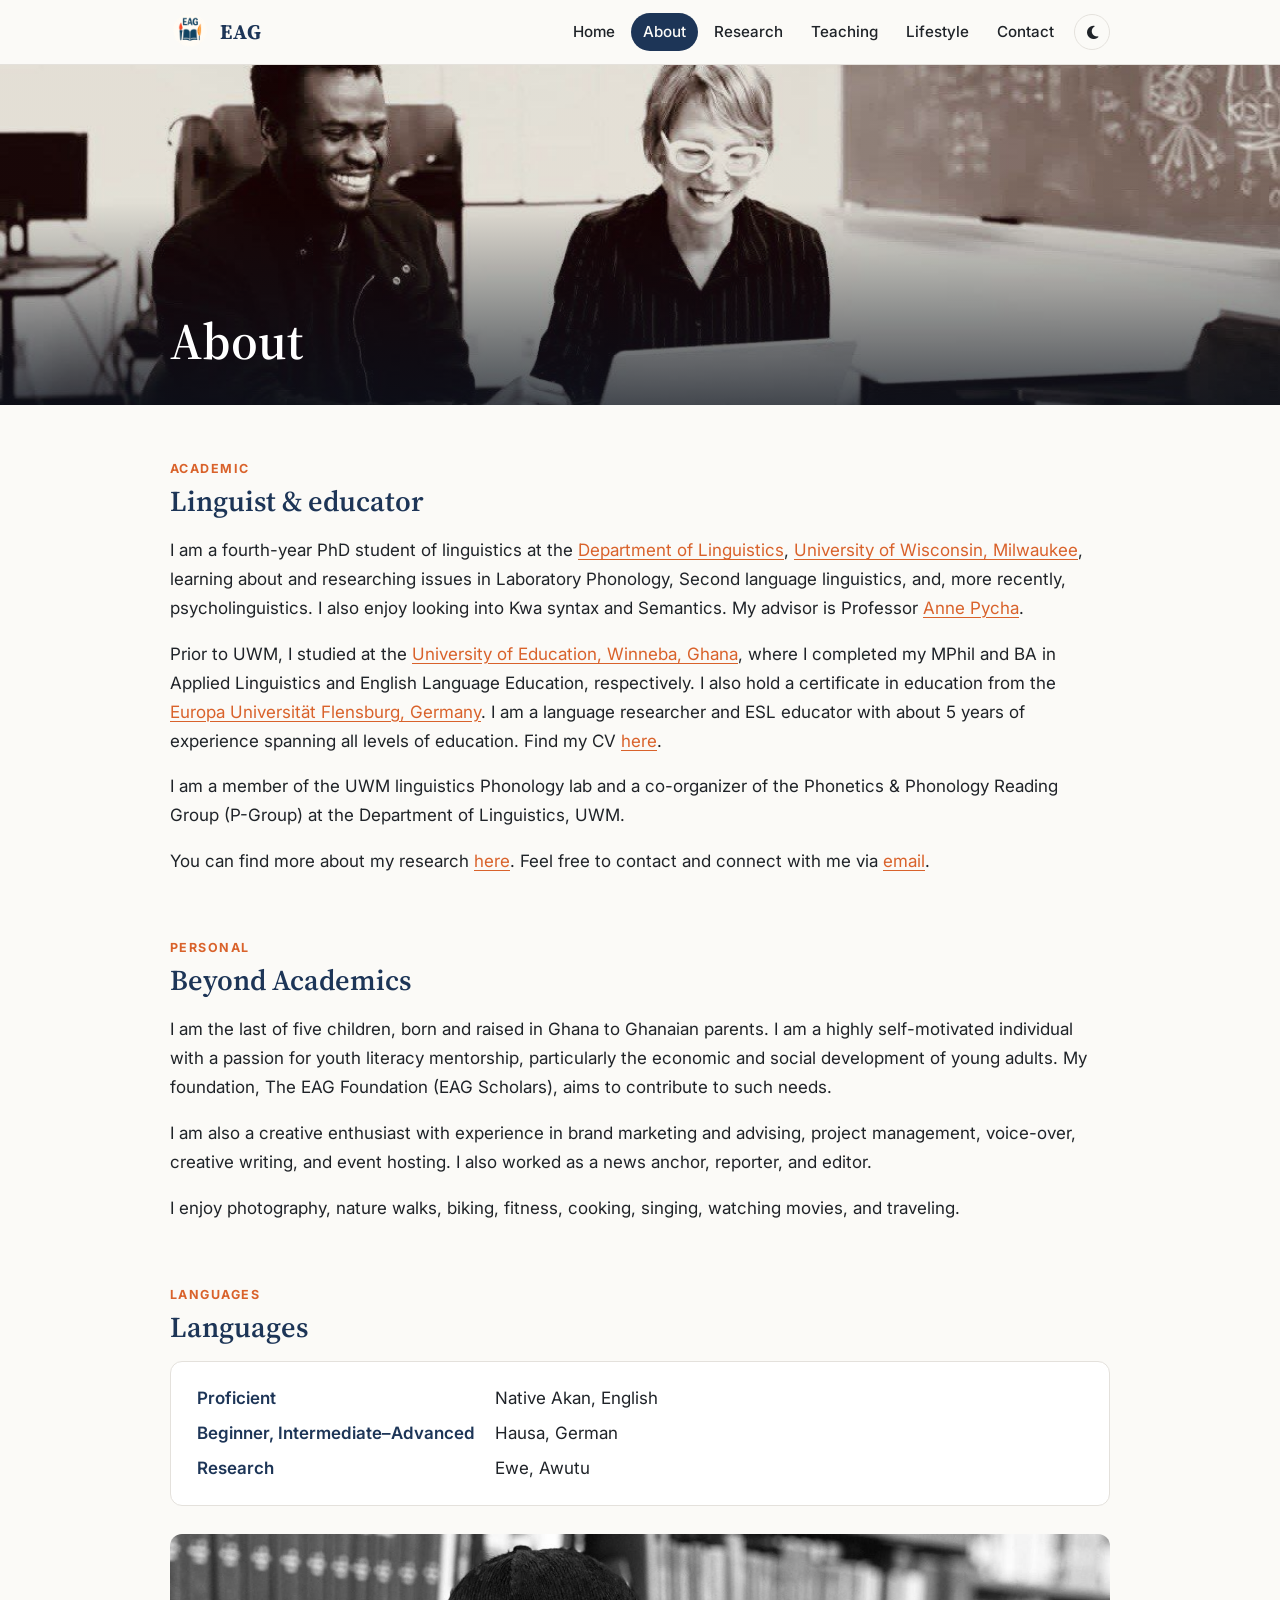
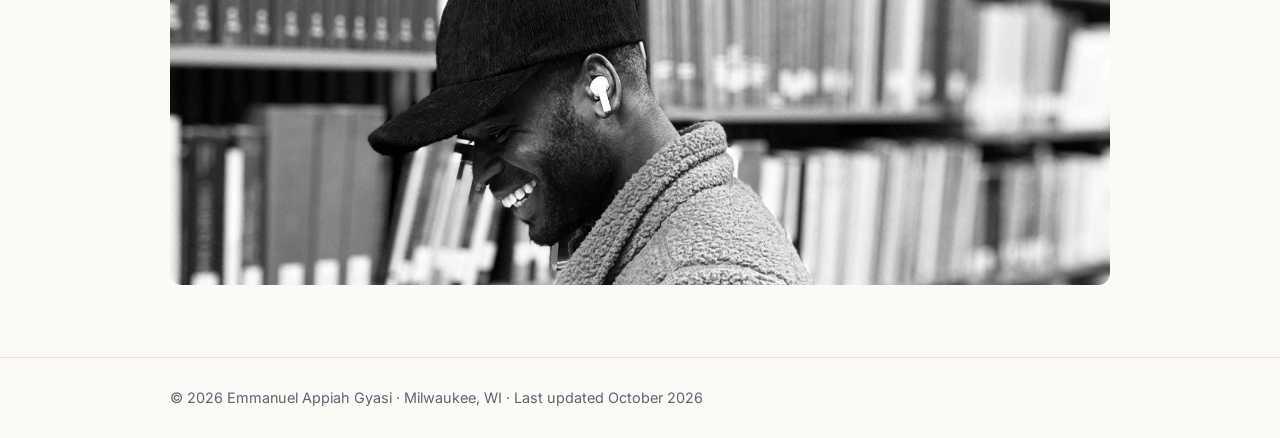
==== commit d0c9ae03: "Beyond Academics, EAG Scholars, Updates heading, new footer Co-Authored-By: Claude Opus 5.5 <noreply" ====
--- a/about.html
+++ b/about.html
@@ -49,8 +49,8 @@
 
     <section>
       <span class="eyebrow">Personal</span>
-      <h2>Beyond the lab</h2>
-      <p>I am the last of five children, born and raised in Ghana to Ghanaian parents. I am a highly self-motivated individual with a passion for youth literacy mentorship, particularly the economic and social development of young adults. My foundation, The EAG Foundation (TelF), aims to contribute to such needs.</p>
+      <h2>Beyond Academics</h2>
+      <p>I am the last of five children, born and raised in Ghana to Ghanaian parents. I am a highly self-motivated individual with a passion for youth literacy mentorship, particularly the economic and social development of young adults. My foundation, The EAG Foundation (EAG Scholars), aims to contribute to such needs.</p>
       <p>I am also a creative enthusiast with experience in brand marketing and advising, project management, voice-over, creative writing, and event hosting. I also worked as a news anchor, reporter, and editor.</p>
       <p>I enjoy photography, nature walks, biking, fitness, cooking, singing, watching movies, and traveling.</p>
     </section>
@@ -70,8 +70,7 @@
   </main>
   <footer class="site-footer">
     <div class="wrap">
-      <span>&copy; 2026 Emmanuel Appiah Gyasi</span>
-      <a href="mailto:eagyasi@uwm.edu">eagyasi@uwm.edu</a>
+      <span>&copy; 2026 Emmanuel Appiah Gyasi · Milwaukee, WI · Last updated October 2026</span>
     </div>
   </footer>
   <script src="js/main.js"></script>
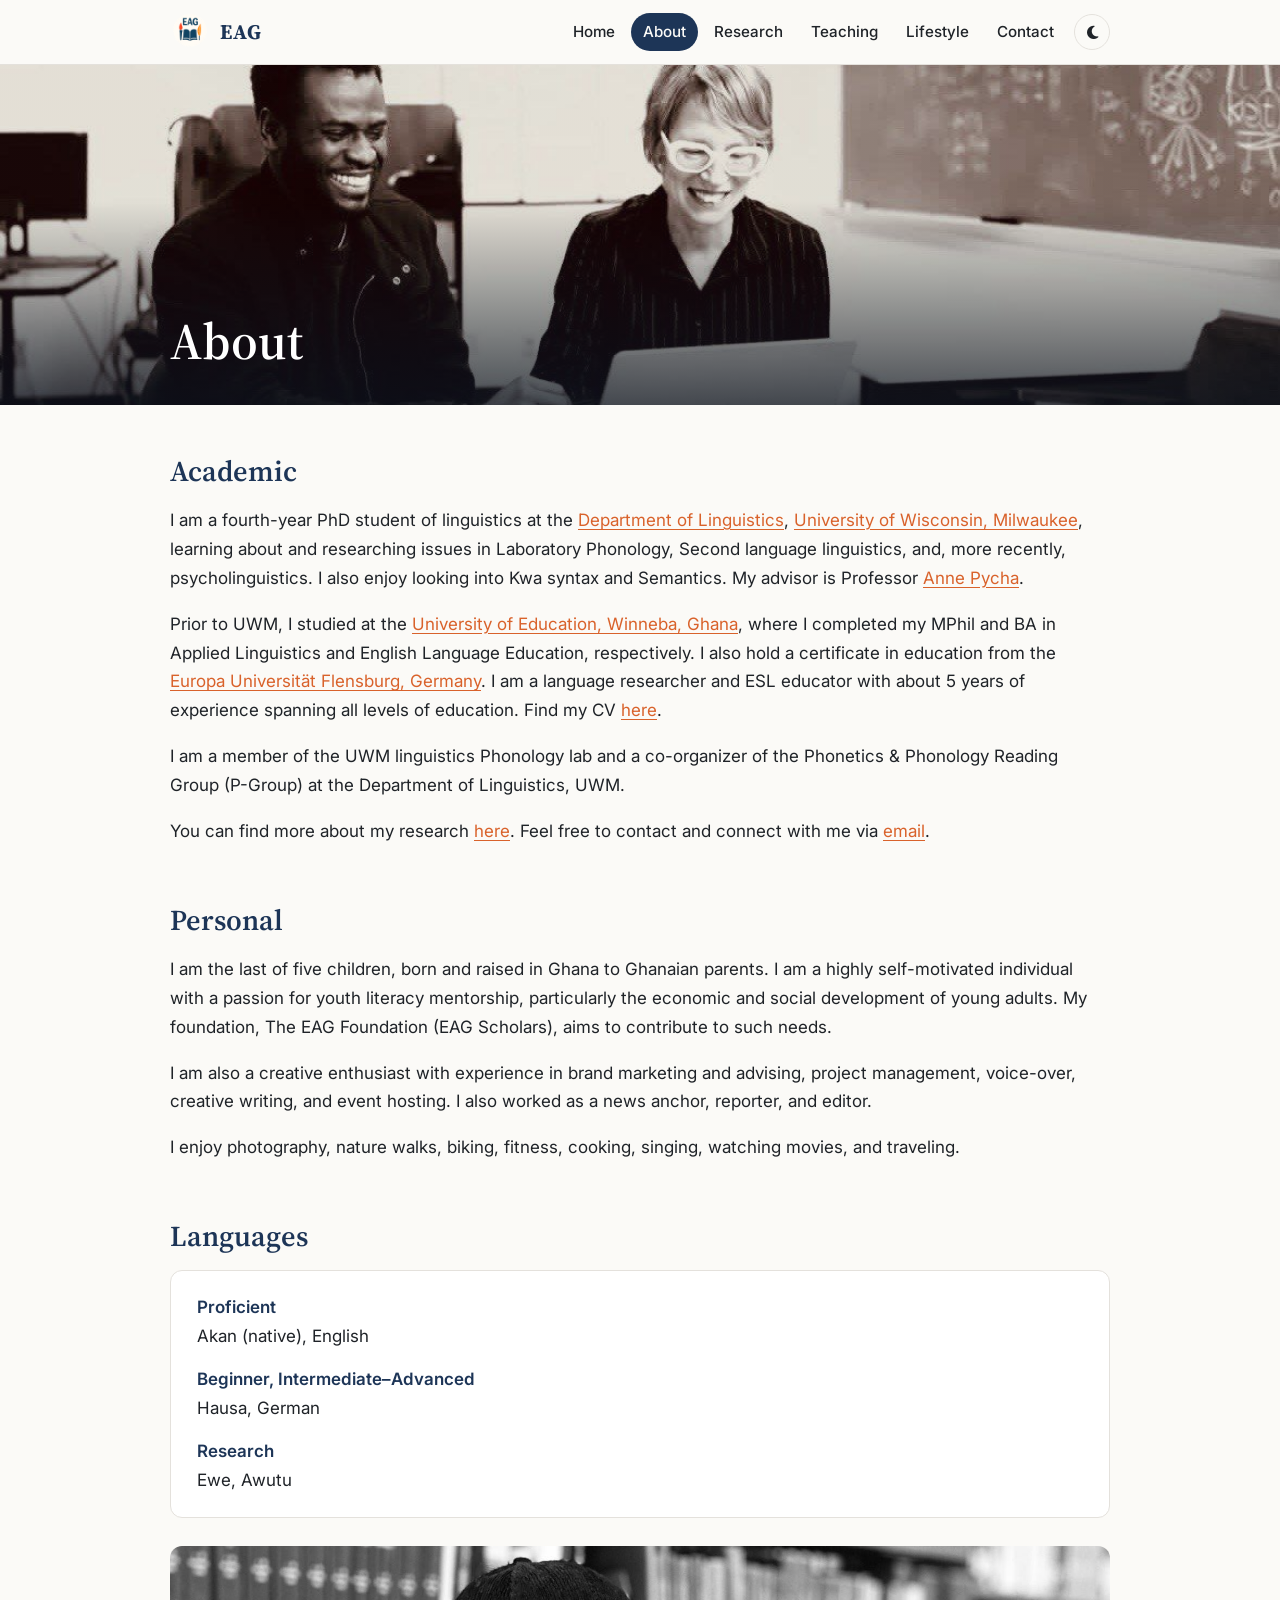
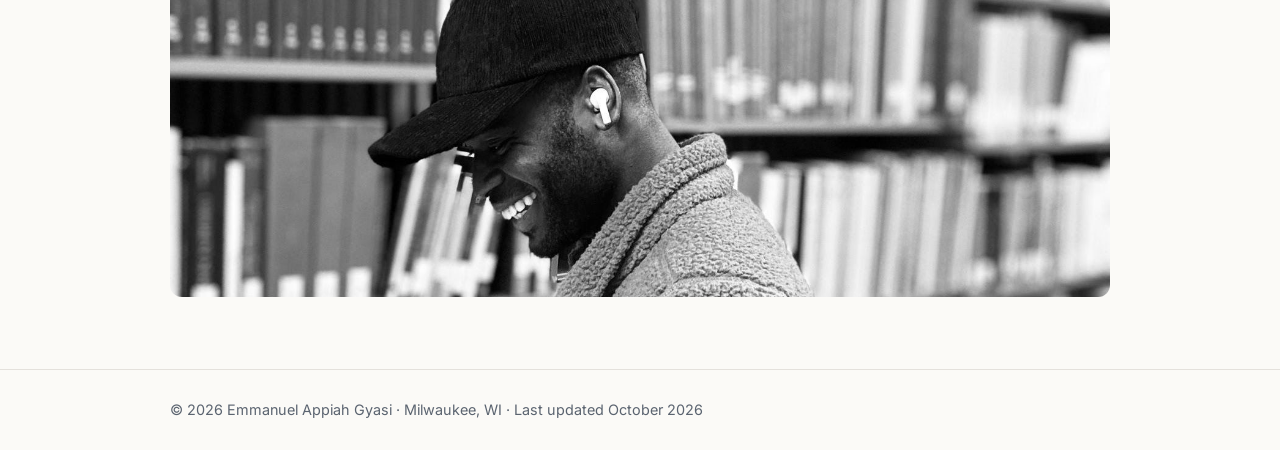
==== commit d90597af: "About: simple blue headings; languages listed under each level Co-Authored-By: Claude Opus 5.5 <nore" ====
--- a/about.html
+++ b/about.html
@@ -39,8 +39,7 @@
   </div>
   <main class="wrap">
     <section>
-      <span class="eyebrow">Academic</span>
-      <h2>Linguist &amp; educator</h2>
+      <h2>Academic</h2>
       <p>I am a fourth-year PhD student of linguistics at the <a href="https://uwm.edu/linguistics/">Department of Linguistics</a>, <a href="https://uwm.edu/">University of Wisconsin, Milwaukee</a>, learning about and researching issues in Laboratory Phonology, Second language linguistics, and, more recently, psycholinguistics. I also enjoy looking into Kwa syntax and Semantics. My advisor is Professor <a href="https://sites.uwm.edu/pycha/">Anne Pycha</a>.</p>
       <p>Prior to UWM, I studied at the <a href="https://www.uew.edu.gh/">University of Education, Winneba, Ghana</a>, where I completed my MPhil and BA in Applied Linguistics and English Language Education, respectively. I also hold a certificate in education from the <a href="https://www.uni-flensburg.de/en/">Europa Universität Flensburg, Germany</a>. I am a language researcher and ESL educator with about 5 years of experience spanning all levels of education. Find my CV <a href="https://drive.google.com/file/d/1CQ8pYFx0bQKdi3ZWZxX2ZyyRYI_8srXB/view?usp=drive_link">here</a>.</p>
       <p>I am a member of the UWM linguistics Phonology lab and a co-organizer of the Phonetics &amp; Phonology Reading Group (P-Group) at the Department of Linguistics, UWM.</p>
@@ -48,19 +47,17 @@
     </section>
 
     <section>
-      <span class="eyebrow">Personal</span>
-      <h2>Beyond Academics</h2>
+      <h2>Personal</h2>
       <p>I am the last of five children, born and raised in Ghana to Ghanaian parents. I am a highly self-motivated individual with a passion for youth literacy mentorship, particularly the economic and social development of young adults. My foundation, The EAG Foundation (EAG Scholars), aims to contribute to such needs.</p>
       <p>I am also a creative enthusiast with experience in brand marketing and advising, project management, voice-over, creative writing, and event hosting. I also worked as a news anchor, reporter, and editor.</p>
       <p>I enjoy photography, nature walks, biking, fitness, cooking, singing, watching movies, and traveling.</p>
     </section>
 
     <section>
-      <span class="eyebrow">Languages</span>
       <h2>Languages</h2>
       <div class="card">
         <dl class="langs">
-          <dt>Proficient</dt><dd>Native Akan, English</dd>
+          <dt>Proficient</dt><dd>Akan (native), English</dd>
           <dt>Beginner, Intermediate–Advanced</dt><dd>Hausa, German</dd>
           <dt>Research</dt><dd>Ewe, Awutu</dd>
         </dl>
--- a/css/style.css
+++ b/css/style.css
@@ -362,9 +362,10 @@
 .card + .card { margin-top: 16px; }
 
 
-.langs { display: grid; grid-template-columns: max-content 1fr; gap: 6px 20px; margin: 0; }
+.langs { margin: 0; }
 .langs dt { font-weight: 600; color: var(--navy); }
-.langs dd { margin: 0; }
+.langs dd { margin: 0 0 14px; }
+.langs dd:last-child { margin-bottom: 0; }
 
 /* lifestyle: slideshow */
 .slideshow {
